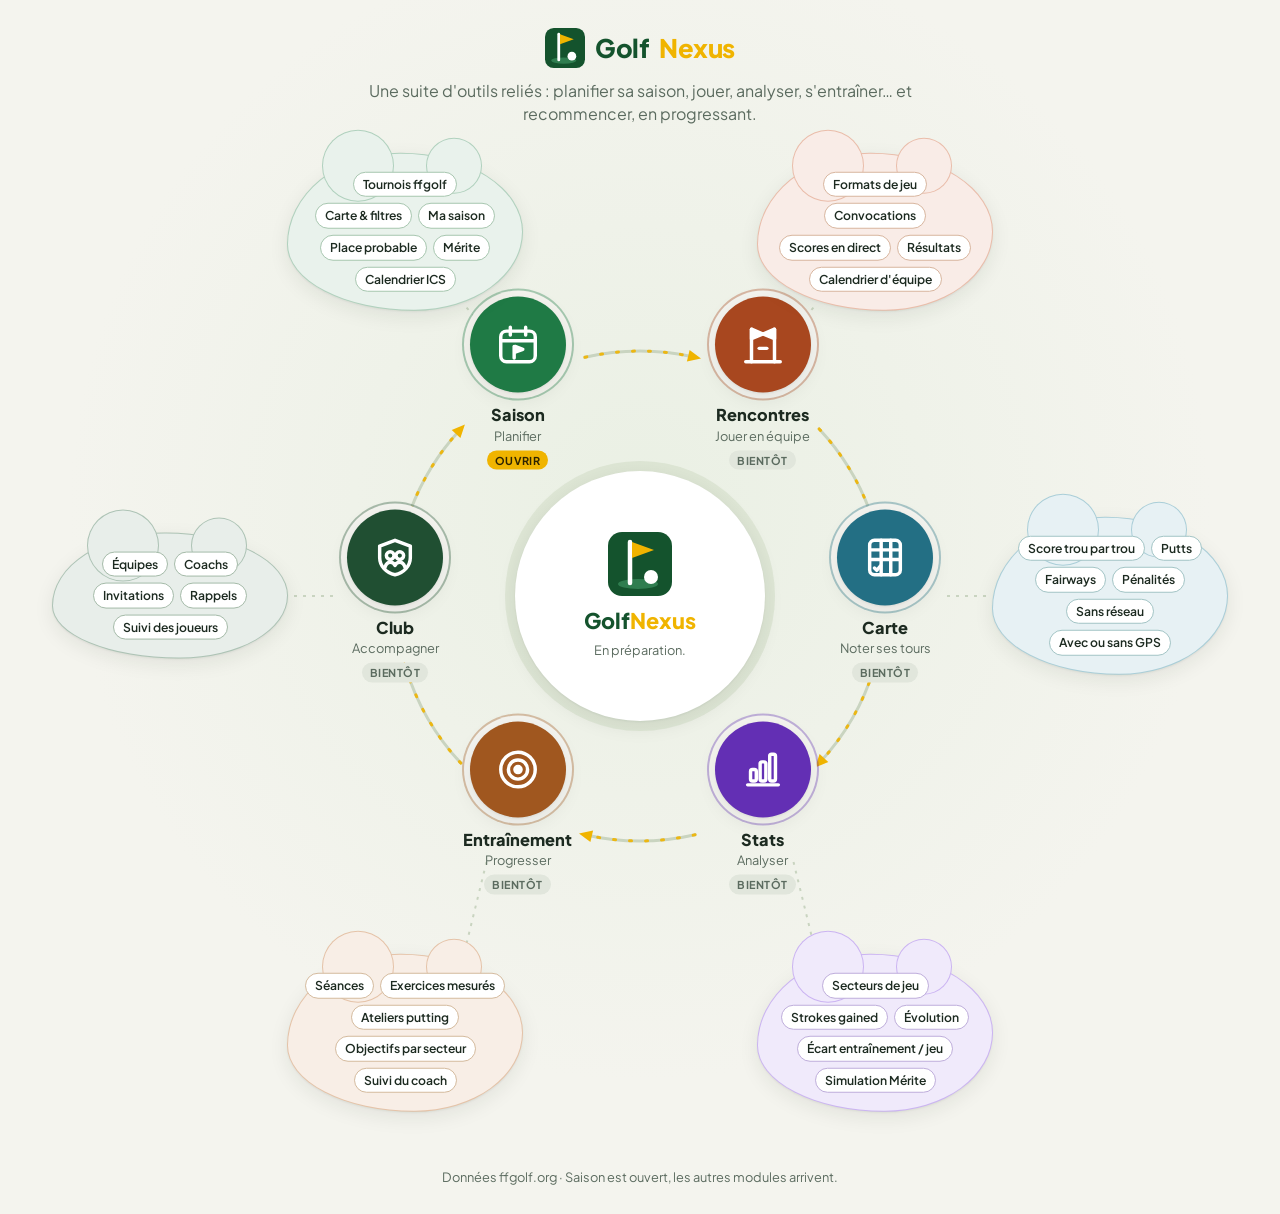
==== index.html @ 5b6cd474 "Accueil : boucle des modules (logos en cercle, nuages de fonctionnalités) Co-Authored-By: Claude Opu" ====
<!doctype html>
<html lang="fr">
<head>
<meta charset="utf-8">
<meta name="viewport" content="width=device-width, initial-scale=1">
<title>GolfNexus</title>
<meta name="description" content="La suite GolfNexus : planifier, jouer, analyser, s'entraîner.">
<meta name="robots" content="noindex">
<link rel="icon" type="image/svg+xml" href="saison/favicon.svg">
<link rel="preconnect" href="https://fonts.googleapis.com">
<link rel="preconnect" href="https://fonts.gstatic.com" crossorigin>
<link rel="stylesheet" href="https://fonts.googleapis.com/css2?family=Plus+Jakarta+Sans:wght@400;500;600;700;800&display=swap">
<style>
  /* Charte GolfNexus (reprise de saison/style.css) */
  :root {
    --vert: #14532d; --vert-2: #1f7a45; --sauge: #9caf88; --sauge-pale: #eaf0e4;
    --jaune: #f0b400; --fond: #f4f4ee; --carte: #ffffff; --texte: #1c2a20; --doux: #5b6b5f; --bord: #e1e6dc;
    --ombre: 0 1px 2px rgba(20, 40, 25, .06), 0 6px 20px rgba(20, 40, 25, .08);
    --anneau: #c9d4c0;
    color-scheme: light;
  }
  @media (prefers-color-scheme: dark) {
    :root:not([data-theme="light"]) {
      --vert: #86c79a; --vert-2: #5fb27b; --sauge: #6f8562; --sauge-pale: #1f2b22; --jaune: #f2c230;
      --fond: #0f1712; --carte: #17221b; --texte: #e6ede7; --doux: #a3b2a7; --bord: #2a3a2f;
      --ombre: 0 1px 3px rgba(0,0,0,.4), 0 8px 24px rgba(0,0,0,.25); --anneau: #2f4235; color-scheme: dark;
    }
  }
  :root[data-theme="dark"] {
    --vert: #86c79a; --vert-2: #5fb27b; --sauge: #6f8562; --sauge-pale: #1f2b22; --jaune: #f2c230;
    --fond: #0f1712; --carte: #17221b; --texte: #e6ede7; --doux: #a3b2a7; --bord: #2a3a2f;
    --ombre: 0 1px 3px rgba(0,0,0,.4), 0 8px 24px rgba(0,0,0,.25); --anneau: #2f4235; color-scheme: dark;
  }
  * { box-sizing: border-box; }
  html, body { margin: 0; }
  body {
    min-height: 100vh; background: var(--fond); color: var(--texte);
    font-family: "Plus Jakarta Sans", system-ui, sans-serif; line-height: 1.45;
    background-image: radial-gradient(circle at 50% 42%, var(--sauge-pale) 0, transparent 60%);
    overflow-x: hidden;
  }
  header { text-align: center; padding: 28px 16px 0; }
  .marque { display: inline-flex; align-items: center; gap: 10px; font-weight: 800; font-size: 1.6rem; letter-spacing: -.02em; color: var(--vert); }
  .marque span { color: var(--jaune); }
  .marque svg { width: 40px; height: 40px; }
  header p { margin: 6px auto 0; max-width: 560px; color: var(--doux); }

  /* ------------------------------------------------------------ la boucle (grand écran) */
  .scene { position: relative; width: 1200px; height: 1030px; margin: 0 auto; transform-origin: top center; }
  .scene > svg.anneau { position: absolute; inset: 0; width: 100%; height: 100%; overflow: visible; }
  .arc { fill: none; stroke: var(--anneau); stroke-width: 3; stroke-linecap: round; }
  .flux { fill: none; stroke: var(--jaune); stroke-width: 3; stroke-linecap: round; stroke-dasharray: 2 14; animation: flux 1.6s linear infinite; opacity: .9; }
  @keyframes flux { to { stroke-dashoffset: -32; } }
  .fleche { fill: var(--jaune); }
  .lien-nuage { stroke: var(--anneau); stroke-width: 2; stroke-dasharray: 3 6; fill: none; }

  .coeur {
    position: absolute; left: 600px; top: 470px; transform: translate(-50%, -50%);
    width: 250px; height: 250px; border-radius: 50%; display: grid; place-items: center; text-align: center;
    background: var(--carte); box-shadow: var(--ombre), 0 0 0 10px color-mix(in srgb, var(--sauge) 18%, transparent);
    padding: 26px;
  }
  .coeur svg { width: 64px; height: 64px; }
  .coeur strong { display: block; font-size: 1.35rem; font-weight: 800; color: var(--vert); margin-top: 4px; }
  .coeur strong span { color: var(--jaune); }
  .coeur small { display: block; color: var(--doux); font-size: .8rem; margin-top: 4px; }

  .module {
    --x: calc(600px + cos(var(--a)) * 245px); --y: calc(470px + sin(var(--a)) * 245px);
    position: absolute; left: var(--x); top: var(--y); transform: translate(-50%, -50%);
    width: 128px; text-align: center; text-decoration: none; color: inherit;
  }
  .pastille {
    width: 96px; height: 96px; margin: 0 auto; border-radius: 50%; display: grid; place-items: center;
    background: var(--c); color: #fff; box-shadow: var(--ombre), 0 0 0 6px var(--fond), 0 0 0 8px color-mix(in srgb, var(--c) 35%, transparent);
    transition: transform .25s ease;
  }
  .pastille svg { width: 46px; height: 46px; }
  a.module:hover .pastille, a.module:focus-visible .pastille { transform: scale(1.08); }
  a.module:focus-visible { outline: none; }
  a.module:focus-visible .pastille { box-shadow: 0 0 0 6px var(--fond), 0 0 0 9px var(--jaune); }
  .module b { display: block; margin-top: 10px; font-weight: 800; font-size: 1.02rem; }
  .module i { display: block; font-style: normal; font-size: .8rem; color: var(--doux); }
  .etat { display: inline-block; margin-top: 5px; font-size: .68rem; font-weight: 700; letter-spacing: .04em; text-transform: uppercase; padding: 2px 8px; border-radius: 999px; background: var(--bord); color: var(--doux); }
  .etat.ouvert { background: var(--jaune); color: #2e2400; }
  .module.bientot .pastille { filter: saturate(.75); }

  .nuage {
    --x: calc(600px + cos(var(--a)) * 470px); --y: calc(470px + sin(var(--a)) * 420px + max(0, sin(var(--a))) * 85px);   /* en bas, les nuages passent sous les libellés */
    position: absolute; left: var(--x); top: var(--y); transform: translate(-50%, -50%);
    width: 236px; padding: 18px 16px; display: flex; flex-wrap: wrap; justify-content: center; gap: 6px;
    background: color-mix(in srgb, var(--c) 10%, var(--carte));
    border: 1.5px solid color-mix(in srgb, var(--c) 28%, transparent);
    border-radius: 48% 52% 46% 54% / 58% 50% 50% 42%;
    box-shadow: var(--ombre);
    animation: flotte 7s ease-in-out infinite; animation-delay: var(--d, 0s);
  }
  .nuage::before, .nuage::after {
    content: ""; position: absolute; border-radius: 50%; z-index: -1;
    background: inherit; border: inherit;
  }
  .nuage::before { width: 70px; height: 70px; top: -24px; left: 34px; }
  .nuage::after { width: 54px; height: 54px; top: -16px; right: 40px; }
  @keyframes flotte { 50% { translate: 0 -7px; } }
  .nuage span {
    font-size: .76rem; font-weight: 600; padding: 3px 9px; border-radius: 999px;
    background: var(--carte); color: var(--texte); border: 1px solid color-mix(in srgb, var(--c) 30%, var(--bord));
    white-space: nowrap;
  }

  /* ------------------------------------------------------------ petit écran : la boucle se déroule */
  .liste { display: none; }
  @media (max-width: 760px) {
    .scene { display: none; }
    .liste { display: block; max-width: 560px; margin: 24px auto 0; padding: 0 16px; position: relative; }
    .liste::before { content: ""; position: absolute; left: 47px; top: 40px; bottom: 90px; border-left: 3px dotted var(--jaune); }
    .ligne { display: grid; grid-template-columns: 64px 1fr; gap: 14px; margin-bottom: 18px; position: relative; text-decoration: none; color: inherit; }
    .ligne .pastille { width: 64px; height: 64px; box-shadow: 0 0 0 5px var(--fond); }
    .ligne .pastille svg { width: 32px; height: 32px; }
    .ligne .carte { background: var(--carte); border-radius: 16px; padding: 12px 14px; box-shadow: var(--ombre); border-left: 4px solid var(--c); }
    .ligne b { font-weight: 800; }
    .ligne i { font-style: normal; color: var(--doux); font-size: .85rem; margin-left: 6px; }
    .ligne .etat { float: right; margin-top: 2px; }
    .ligne .tags { display: flex; flex-wrap: wrap; gap: 5px; margin-top: 8px; }
    .ligne .tags span { font-size: .74rem; font-weight: 600; padding: 2px 8px; border-radius: 999px; background: color-mix(in srgb, var(--c) 12%, var(--carte)); }
    .retour { text-align: center; color: var(--doux); font-size: .85rem; margin: 4px 0 0 0; }
  }
  @media (prefers-reduced-motion: reduce) { .flux, .nuage { animation: none; } }

  footer { text-align: center; color: var(--doux); font-size: .8rem; padding: 12px 16px 28px; }
</style>
</head>
<body>
  <header>
    <div class="marque">
      <svg viewBox="0 0 64 64" aria-hidden="true"><rect width="64" height="64" rx="14" fill="#14532d"/><ellipse cx="30" cy="52" rx="20" ry="5" fill="#2f7d4f"/><path d="M22 10v41" stroke="#fff" stroke-width="4.5" stroke-linecap="round"/><path d="M24 10l22 8-22 8z" fill="#f0b400"/><circle cx="43" cy="45" r="7" fill="#fff"/></svg>
      Golf<span>Nexus</span>
    </div>
    <p>Une suite d'outils reliés : planifier sa saison, jouer, analyser, s'entraîner… et recommencer, en progressant.</p>
  </header>

  <main>
    <div class="scene" id="scene" aria-label="La boucle GolfNexus">
      <svg class="anneau" id="anneau" viewBox="0 0 1200 1030" aria-hidden="true"></svg>
      <div class="coeur">
        <div>
          <svg viewBox="0 0 64 64" aria-hidden="true"><rect width="64" height="64" rx="14" fill="#14532d"/><ellipse cx="30" cy="52" rx="20" ry="5" fill="#2f7d4f"/><path d="M22 10v41" stroke="#fff" stroke-width="4.5" stroke-linecap="round"/><path d="M24 10l22 8-22 8z" fill="#f0b400"/><circle cx="43" cy="45" r="7" fill="#fff"/></svg>
          <strong>Golf<span>Nexus</span></strong>
          <small>En préparation.</small>
        </div>
      </div>
    </div>
    <div class="liste" id="liste"></div>
  </main>

  <footer>Données ffgolf.org · Saison est ouvert, les autres modules arrivent.</footer>

<script>
  // Les modules, dans l'ordre de la boucle (planifier → jouer → analyser → s'entraîner → accompagner).
  const ICONES = {
    saison: '<svg viewBox="0 0 24 24" fill="none" stroke="currentColor" stroke-width="1.8" stroke-linecap="round" stroke-linejoin="round"><rect x="3" y="5" width="18" height="16" rx="3"/><path d="M3 10h18M8 3v4M16 3v4"/><path d="M10 13v6" /><path d="M10.5 13l4 1.5-4 1.5z" fill="currentColor"/></svg>',
    rencontres: '<svg viewBox="0 0 24 24" fill="none" stroke="currentColor" stroke-width="1.8" stroke-linecap="round" stroke-linejoin="round"><path d="M6 21V4"/><path d="M6 4l6 2.5L6 9z" fill="currentColor"/><path d="M18 21V4"/><path d="M18 4l-6 2.5L18 9z" fill="currentColor"/><path d="M3 21h18"/><path d="M10 14h4"/></svg>',
    carte: '<svg viewBox="0 0 24 24" fill="none" stroke="currentColor" stroke-width="1.8" stroke-linecap="round" stroke-linejoin="round"><rect x="4" y="3" width="16" height="18" rx="2.5"/><path d="M4 8h16M4 13h16M10 3v18M15 3v18"/><path d="M6.5 17.5l1.2 1.2 2-2.4" /></svg>',
    stats: '<svg viewBox="0 0 24 24" fill="none" stroke="currentColor" stroke-width="1.8" stroke-linecap="round" stroke-linejoin="round"><path d="M4 20h16"/><rect x="5.5" y="12" width="3" height="6" rx="1"/><rect x="10.5" y="8" width="3" height="10" rx="1"/><rect x="15.5" y="4" width="3" height="14" rx="1"/></svg>',
    entrainement: '<svg viewBox="0 0 24 24" fill="none" stroke="currentColor" stroke-width="1.8" stroke-linecap="round" stroke-linejoin="round"><circle cx="12" cy="12" r="9"/><circle cx="12" cy="12" r="5"/><circle cx="12" cy="12" r="1.6" fill="currentColor"/></svg>',
    club: '<svg viewBox="0 0 24 24" fill="none" stroke="currentColor" stroke-width="1.8" stroke-linecap="round" stroke-linejoin="round"><path d="M12 3l8 3v6c0 4.5-3.4 8-8 9-4.6-1-8-4.5-8-9V6z"/><circle cx="9.5" cy="11" r="2"/><circle cx="14.5" cy="11" r="2"/><path d="M6.8 17c.6-1.7 1.6-2.5 2.7-2.5s2.1.8 2.5 1.6c.4-.8 1.4-1.6 2.5-1.6s2.1.8 2.7 2.5"/></svg>',
  };
  const MODULES = [
    { id: "saison", nom: "Saison", verbe: "Planifier", c: "#1f7a45", url: "saison/",
      f: ["Tournois ffgolf", "Carte & filtres", "Ma saison", "Place probable", "Mérite", "Calendrier ICS"] },
    { id: "rencontres", nom: "Rencontres", verbe: "Jouer en équipe", c: "#c2410c",
      f: ["Formats de jeu", "Convocations", "Scores en direct", "Résultats", "Calendrier d'équipe"] },
    { id: "carte", nom: "Carte", verbe: "Noter ses tours", c: "#0e7490",
      f: ["Score trou par trou", "Putts", "Fairways", "Pénalités", "Sans réseau", "Avec ou sans GPS"] },
    { id: "stats", nom: "Stats", verbe: "Analyser", c: "#6d28d9",
      f: ["Secteurs de jeu", "Strokes gained", "Évolution", "Écart entraînement / jeu", "Simulation Mérite"] },
    { id: "entrainement", nom: "Entraînement", verbe: "Progresser", c: "#b45309",
      f: ["Séances", "Exercices mesurés", "Ateliers putting", "Objectifs par secteur", "Suivi du coach"] },
    { id: "club", nom: "Club", verbe: "Accompagner", c: "#14532d",
      f: ["Équipes", "Coachs", "Invitations", "Rappels", "Suivi des joueurs"] },
  ];

  const esc = (s) => String(s).replace(/[&<>"']/g, (c) => ({ "&": "&amp;", "<": "&lt;", ">": "&gt;", '"': "&quot;", "'": "&#39;" }[c]));
  const etat = (m) => m.url ? '<span class="etat ouvert">Ouvrir</span>' : '<span class="etat">Bientôt</span>';
  const ouvrant = (m, cls, extra) => m.url
    ? `<a class="${cls}" href="${m.url}" ${extra}>` : `<div class="${cls} bientot" ${extra}>`;
  const fermant = (m) => m.url ? "</a>" : "</div>";

  // --- grande boucle
  const scene = document.getElementById("scene"), svg = document.getElementById("anneau");
  const CX = 600, CY = 470, R = 245, N = MODULES.length, ECART = 17, DEPART = -120;   // ECART : degrés laissés libres autour de chaque pastille
  const pt = (deg, rx = R, ry = R) => [CX + Math.cos(deg * Math.PI / 180) * rx, CY + Math.sin(deg * Math.PI / 180) * ry];
  let dessin = "";
  MODULES.forEach((m, i) => {
    const a = DEPART + i * 360 / N, b = a + 360 / N;
    const [x1, y1] = pt(a + ECART), [x2, y2] = pt(b - ECART);
    const arc = `M${x1.toFixed(1)} ${y1.toFixed(1)} A${R} ${R} 0 0 1 ${x2.toFixed(1)} ${y2.toFixed(1)}`;
    // pointe de flèche, orientée selon la tangente en fin d'arc
    const t = (b - ECART) * Math.PI / 180, tx = -Math.sin(t), ty = Math.cos(t), nx = Math.cos(t), ny = Math.sin(t);
    const p = (k, l) => `${(x2 + tx * k + nx * l).toFixed(1)},${(y2 + ty * k + ny * l).toFixed(1)}`;
    const [nx1, ny1] = pt(a, R + 62, R + 62), [nx2, ny2] = pt(a, 470 - 120, 420 - 85 + Math.max(0, Math.sin(a * Math.PI / 180)) * 85);
    dessin += `<path class="arc" d="${arc}"/><path class="flux" d="${arc}"/><polygon class="fleche" points="${p(6, 0)} ${p(-7, 6)} ${p(-7, -6)}"/>`;
    dessin += `<line class="lien-nuage" x1="${nx1.toFixed(1)}" y1="${ny1.toFixed(1)}" x2="${nx2.toFixed(1)}" y2="${ny2.toFixed(1)}"/>`;
    const style = `style="--a:${a}deg;--c:${m.c};--d:${(-i * 1.1).toFixed(1)}s"`;
    scene.insertAdjacentHTML("beforeend",
      `${ouvrant(m, "module", style)}<div class="pastille">${ICONES[m.id]}</div><b>${esc(m.nom)}</b><i>${esc(m.verbe)}</i>${etat(m)}${fermant(m)}` +
      `<div class="nuage" ${style} aria-label="Fonctionnalités de ${esc(m.nom)}">${m.f.map((x) => `<span>${esc(x)}</span>`).join("")}</div>`);
  });
  svg.innerHTML = dessin;
  // la scène est dessinée pour 1200 px : on la réduit sur les écrans moyens
  const ajuster = () => { scene.style.zoom = Math.min(1, (innerWidth - 16) / 1200); };
  ajuster(); addEventListener("resize", ajuster);

  // --- petit écran : la même boucle, déroulée
  document.getElementById("liste").innerHTML = MODULES.map((m) =>
    `${ouvrant(m, "ligne", `style="--c:${m.c}"`)}<div class="pastille">${ICONES[m.id]}</div>` +
    `<div class="carte">${etat(m)}<b>${esc(m.nom)}</b><i>${esc(m.verbe)}</i>` +
    `<div class="tags">${m.f.map((x) => `<span>${esc(x)}</span>`).join("")}</div></div>${fermant(m)}`).join("") +
    '<p class="retour">↻ … et la boucle recommence avec la saison suivante.</p>';
</script>
</body>
</html>
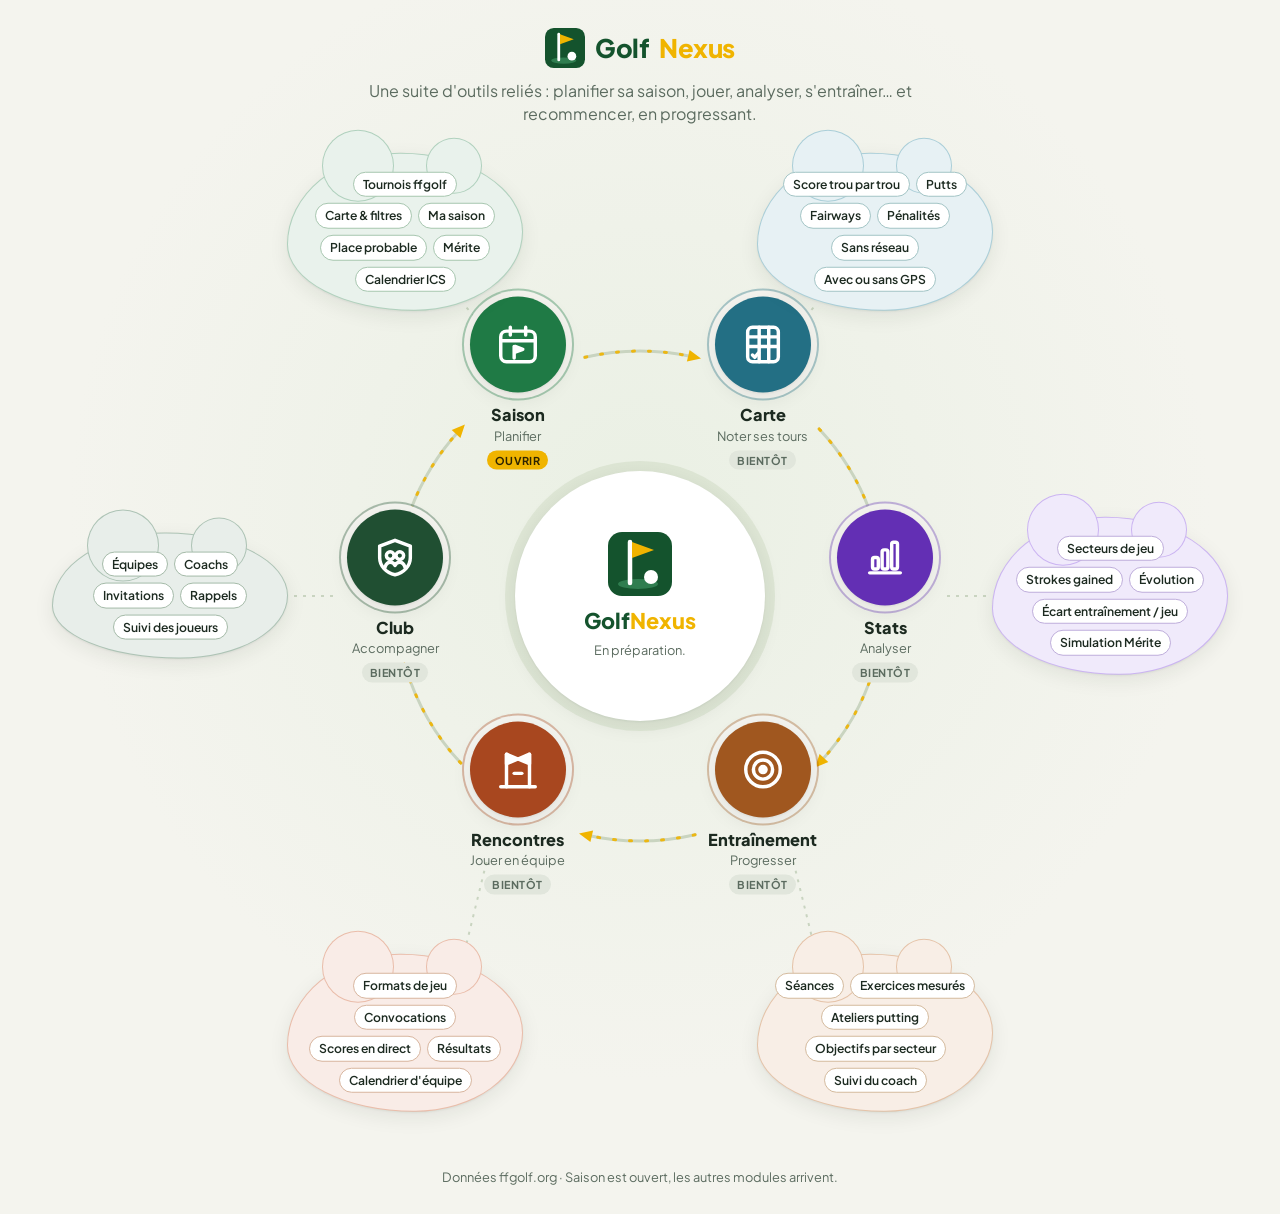
==== commit d8cf5567: "Accueil : modules dans l'ordre de développement (Saison, Carte, Stats, Entraînement, Rencontres, Clu" ====
--- a/index.html
+++ b/index.html
@@ -156,7 +156,7 @@
   <footer>Données ffgolf.org · Saison est ouvert, les autres modules arrivent.</footer>
 
 <script>
-  // Les modules, dans l'ordre de la boucle (planifier → jouer → analyser → s'entraîner → accompagner).
+  // Les modules, dans l'ordre de développement (galaxy/MD_DOC/PLAN.md) : Saison → Carte → Stats → Entraînement → Rencontres → Club.
   const ICONES = {
     saison: '<svg viewBox="0 0 24 24" fill="none" stroke="currentColor" stroke-width="1.8" stroke-linecap="round" stroke-linejoin="round"><rect x="3" y="5" width="18" height="16" rx="3"/><path d="M3 10h18M8 3v4M16 3v4"/><path d="M10 13v6" /><path d="M10.5 13l4 1.5-4 1.5z" fill="currentColor"/></svg>',
     rencontres: '<svg viewBox="0 0 24 24" fill="none" stroke="currentColor" stroke-width="1.8" stroke-linecap="round" stroke-linejoin="round"><path d="M6 21V4"/><path d="M6 4l6 2.5L6 9z" fill="currentColor"/><path d="M18 21V4"/><path d="M18 4l-6 2.5L18 9z" fill="currentColor"/><path d="M3 21h18"/><path d="M10 14h4"/></svg>',
@@ -168,14 +168,14 @@
   const MODULES = [
     { id: "saison", nom: "Saison", verbe: "Planifier", c: "#1f7a45", url: "saison/",
       f: ["Tournois ffgolf", "Carte & filtres", "Ma saison", "Place probable", "Mérite", "Calendrier ICS"] },
-    { id: "rencontres", nom: "Rencontres", verbe: "Jouer en équipe", c: "#c2410c",
-      f: ["Formats de jeu", "Convocations", "Scores en direct", "Résultats", "Calendrier d'équipe"] },
     { id: "carte", nom: "Carte", verbe: "Noter ses tours", c: "#0e7490",
       f: ["Score trou par trou", "Putts", "Fairways", "Pénalités", "Sans réseau", "Avec ou sans GPS"] },
     { id: "stats", nom: "Stats", verbe: "Analyser", c: "#6d28d9",
       f: ["Secteurs de jeu", "Strokes gained", "Évolution", "Écart entraînement / jeu", "Simulation Mérite"] },
     { id: "entrainement", nom: "Entraînement", verbe: "Progresser", c: "#b45309",
       f: ["Séances", "Exercices mesurés", "Ateliers putting", "Objectifs par secteur", "Suivi du coach"] },
+    { id: "rencontres", nom: "Rencontres", verbe: "Jouer en équipe", c: "#c2410c",
+      f: ["Formats de jeu", "Convocations", "Scores en direct", "Résultats", "Calendrier d'équipe"] },
     { id: "club", nom: "Club", verbe: "Accompagner", c: "#14532d",
       f: ["Équipes", "Coachs", "Invitations", "Rappels", "Suivi des joueurs"] },
   ];
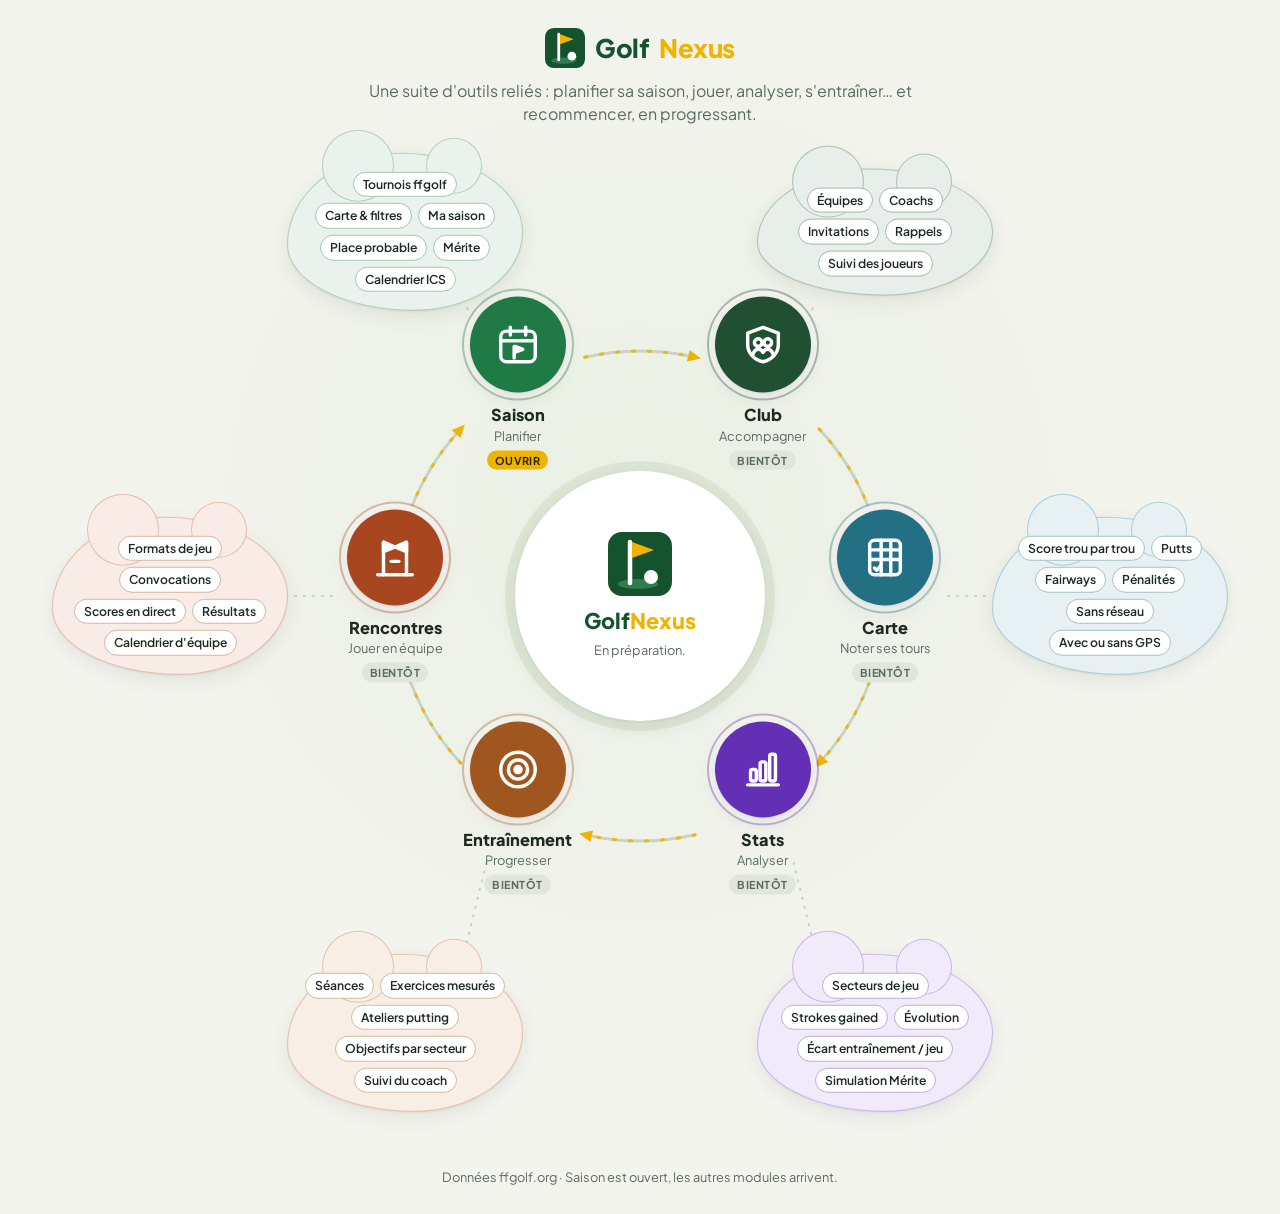
==== commit a2729d4f: "Accueil : Club en n° 2 dans la boucle Co-Authored-By: Claude Opus 5.5 <noreply@anthropic.com>" ====
--- a/index.html
+++ b/index.html
@@ -156,7 +156,7 @@
   <footer>Données ffgolf.org · Saison est ouvert, les autres modules arrivent.</footer>
 
 <script>
-  // Les modules, dans l'ordre de développement (galaxy/MD_DOC/PLAN.md) : Saison → Carte → Stats → Entraînement → Rencontres → Club.
+  // Les modules, dans l'ordre de développement (galaxy/MD_DOC/PLAN.md) : Saison → Club → Carte → Stats → Entraînement → Rencontres.
   const ICONES = {
     saison: '<svg viewBox="0 0 24 24" fill="none" stroke="currentColor" stroke-width="1.8" stroke-linecap="round" stroke-linejoin="round"><rect x="3" y="5" width="18" height="16" rx="3"/><path d="M3 10h18M8 3v4M16 3v4"/><path d="M10 13v6" /><path d="M10.5 13l4 1.5-4 1.5z" fill="currentColor"/></svg>',
     rencontres: '<svg viewBox="0 0 24 24" fill="none" stroke="currentColor" stroke-width="1.8" stroke-linecap="round" stroke-linejoin="round"><path d="M6 21V4"/><path d="M6 4l6 2.5L6 9z" fill="currentColor"/><path d="M18 21V4"/><path d="M18 4l-6 2.5L18 9z" fill="currentColor"/><path d="M3 21h18"/><path d="M10 14h4"/></svg>',
@@ -168,6 +168,8 @@
   const MODULES = [
     { id: "saison", nom: "Saison", verbe: "Planifier", c: "#1f7a45", url: "saison/",
       f: ["Tournois ffgolf", "Carte & filtres", "Ma saison", "Place probable", "Mérite", "Calendrier ICS"] },
+    { id: "club", nom: "Club", verbe: "Accompagner", c: "#14532d",
+      f: ["Équipes", "Coachs", "Invitations", "Rappels", "Suivi des joueurs"] },
     { id: "carte", nom: "Carte", verbe: "Noter ses tours", c: "#0e7490",
       f: ["Score trou par trou", "Putts", "Fairways", "Pénalités", "Sans réseau", "Avec ou sans GPS"] },
     { id: "stats", nom: "Stats", verbe: "Analyser", c: "#6d28d9",
@@ -176,8 +178,6 @@
       f: ["Séances", "Exercices mesurés", "Ateliers putting", "Objectifs par secteur", "Suivi du coach"] },
     { id: "rencontres", nom: "Rencontres", verbe: "Jouer en équipe", c: "#c2410c",
       f: ["Formats de jeu", "Convocations", "Scores en direct", "Résultats", "Calendrier d'équipe"] },
-    { id: "club", nom: "Club", verbe: "Accompagner", c: "#14532d",
-      f: ["Équipes", "Coachs", "Invitations", "Rappels", "Suivi des joueurs"] },
   ];
 
   const esc = (s) => String(s).replace(/[&<>"']/g, (c) => ({ "&": "&amp;", "<": "&lt;", ">": "&gt;", '"': "&quot;", "'": "&#39;" }[c]));
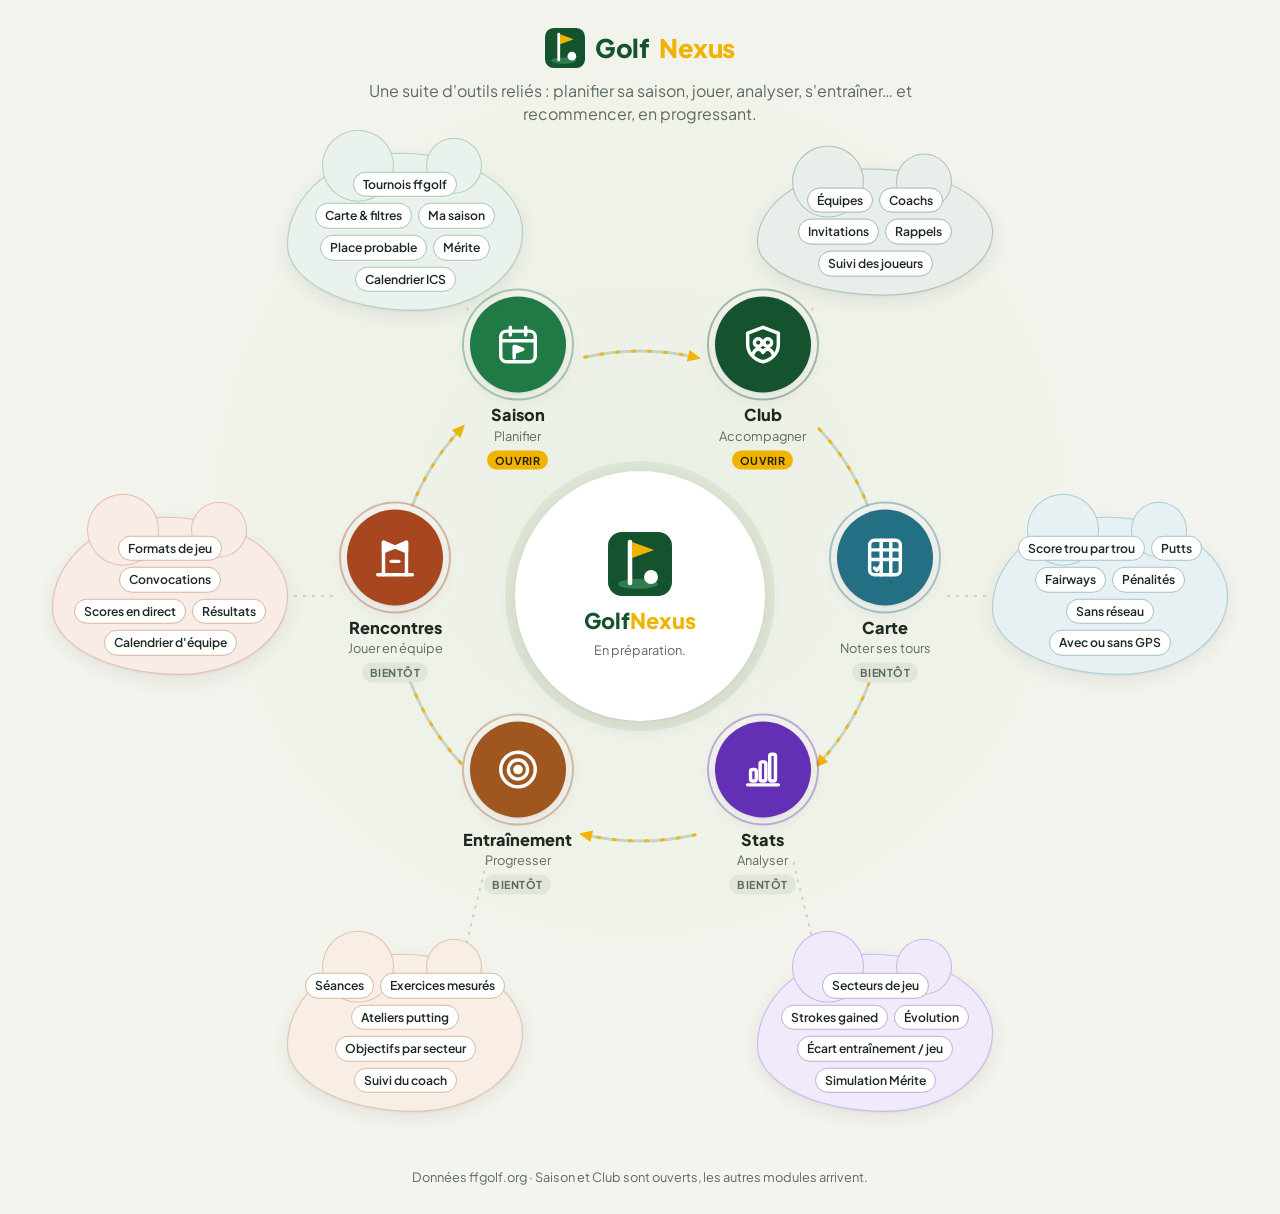
==== commit ade52ac1: "Accueil : Club ouvert Co-Authored-By: Claude Opus 5.5 <noreply@anthropic.com>" ====
--- a/index.html
+++ b/index.html
@@ -153,7 +153,7 @@
     <div class="liste" id="liste"></div>
   </main>
 
-  <footer>Données ffgolf.org · Saison est ouvert, les autres modules arrivent.</footer>
+  <footer>Données ffgolf.org · Saison et Club sont ouverts, les autres modules arrivent.</footer>
 
 <script>
   // Les modules, dans l'ordre de développement (galaxy/MD_DOC/PLAN.md) : Saison → Club → Carte → Stats → Entraînement → Rencontres.
@@ -168,7 +168,7 @@
   const MODULES = [
     { id: "saison", nom: "Saison", verbe: "Planifier", c: "#1f7a45", url: "saison/",
       f: ["Tournois ffgolf", "Carte & filtres", "Ma saison", "Place probable", "Mérite", "Calendrier ICS"] },
-    { id: "club", nom: "Club", verbe: "Accompagner", c: "#14532d",
+    { id: "club", nom: "Club", verbe: "Accompagner", c: "#14532d", url: "club/",
       f: ["Équipes", "Coachs", "Invitations", "Rappels", "Suivi des joueurs"] },
     { id: "carte", nom: "Carte", verbe: "Noter ses tours", c: "#0e7490",
       f: ["Score trou par trou", "Putts", "Fairways", "Pénalités", "Sans réseau", "Avec ou sans GPS"] },
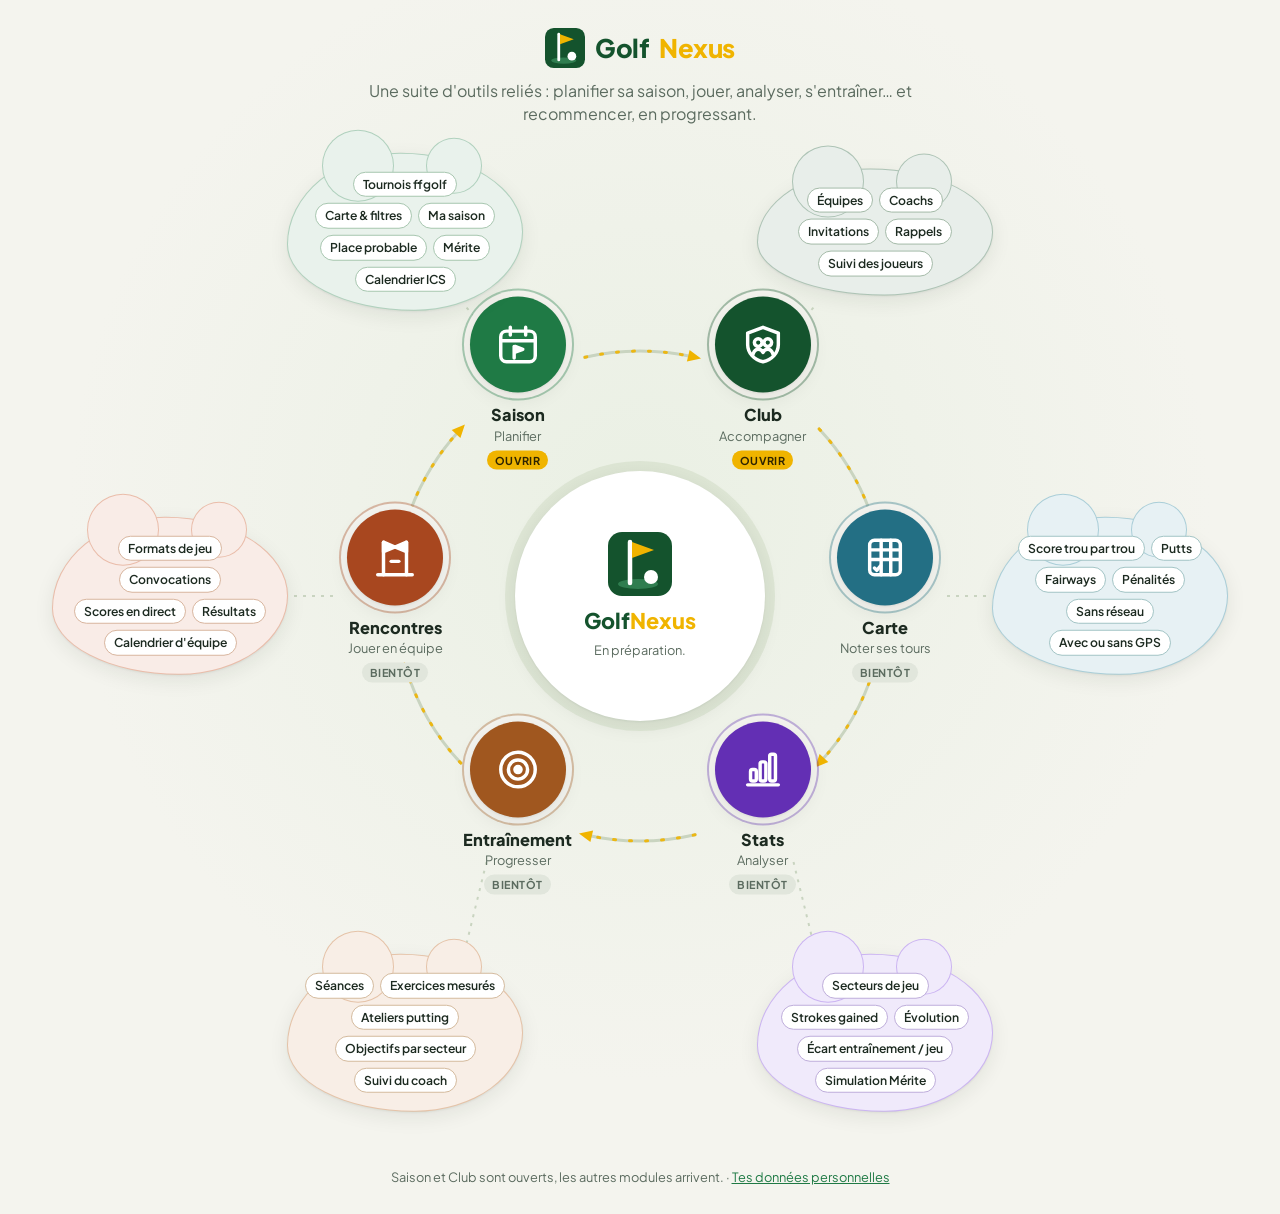
==== commit cb041ce9: "Nettoyage (Saison, Club, Admin, commun v1) publié d'un bloc + RGPD sur l'accueil Co-Authored-By: Cla" ====
--- a/index.html
+++ b/index.html
@@ -128,6 +128,7 @@
   @media (prefers-reduced-motion: reduce) { .flux, .nuage { animation: none; } }
 
   footer { text-align: center; color: var(--doux); font-size: .8rem; padding: 12px 16px 28px; }
+  footer a { color: var(--vert-2); }
 </style>
 </head>
 <body>
@@ -153,7 +154,7 @@
     <div class="liste" id="liste"></div>
   </main>
 
-  <footer>Données ffgolf.org · Saison et Club sont ouverts, les autres modules arrivent.</footer>
+  <footer>Saison et Club sont ouverts, les autres modules arrivent. · <a href="saison/#v=rgpd">Tes données personnelles</a></footer>
 
 <script>
   // Les modules, dans l'ordre de développement (galaxy/MD_DOC/PLAN.md) : Saison → Club → Carte → Stats → Entraînement → Rencontres.
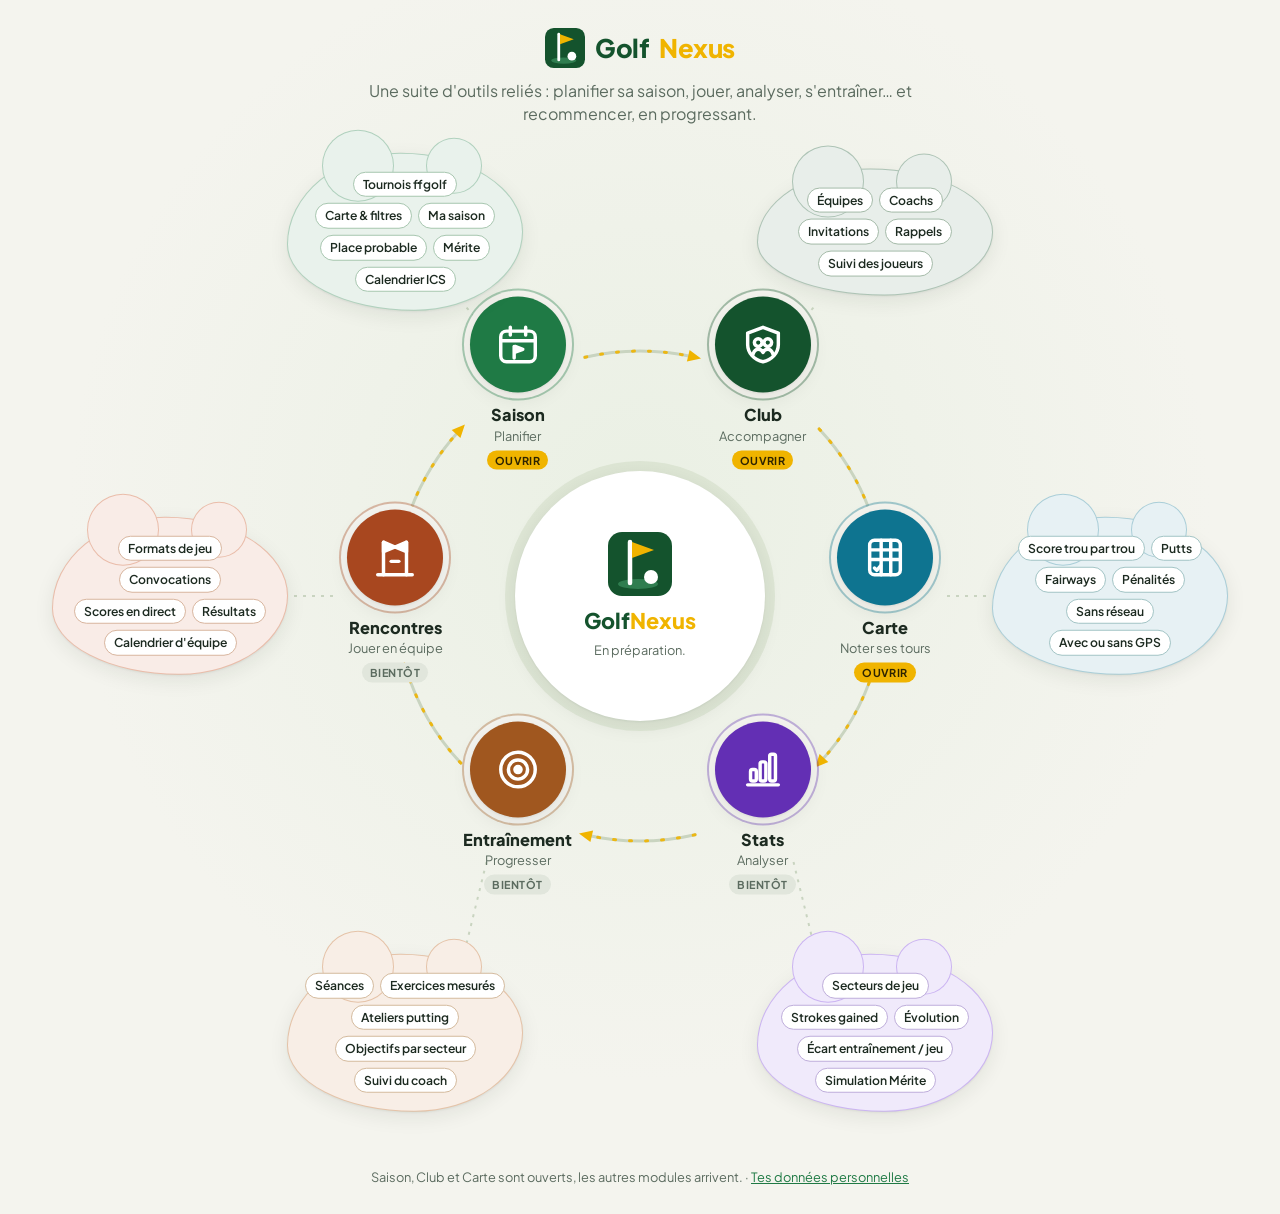
==== commit 016a13b7: "Accueil : Carte ouverte Co-Authored-By: Claude Opus 5.5 <noreply@anthropic.com>" ====
--- a/index.html
+++ b/index.html
@@ -154,7 +154,7 @@
     <div class="liste" id="liste"></div>
   </main>
 
-  <footer>Saison et Club sont ouverts, les autres modules arrivent. · <a href="saison/#v=rgpd">Tes données personnelles</a></footer>
+  <footer>Saison, Club et Carte sont ouverts, les autres modules arrivent. · <a href="saison/#v=rgpd">Tes données personnelles</a></footer>
 
 <script>
   // Les modules, dans l'ordre de développement (galaxy/MD_DOC/PLAN.md) : Saison → Club → Carte → Stats → Entraînement → Rencontres.
@@ -171,7 +171,7 @@
       f: ["Tournois ffgolf", "Carte & filtres", "Ma saison", "Place probable", "Mérite", "Calendrier ICS"] },
     { id: "club", nom: "Club", verbe: "Accompagner", c: "#14532d", url: "club/",
       f: ["Équipes", "Coachs", "Invitations", "Rappels", "Suivi des joueurs"] },
-    { id: "carte", nom: "Carte", verbe: "Noter ses tours", c: "#0e7490",
+    { id: "carte", nom: "Carte", verbe: "Noter ses tours", c: "#0e7490", url: "carte/",
       f: ["Score trou par trou", "Putts", "Fairways", "Pénalités", "Sans réseau", "Avec ou sans GPS"] },
     { id: "stats", nom: "Stats", verbe: "Analyser", c: "#6d28d9",
       f: ["Secteurs de jeu", "Strokes gained", "Évolution", "Écart entraînement / jeu", "Simulation Mérite"] },
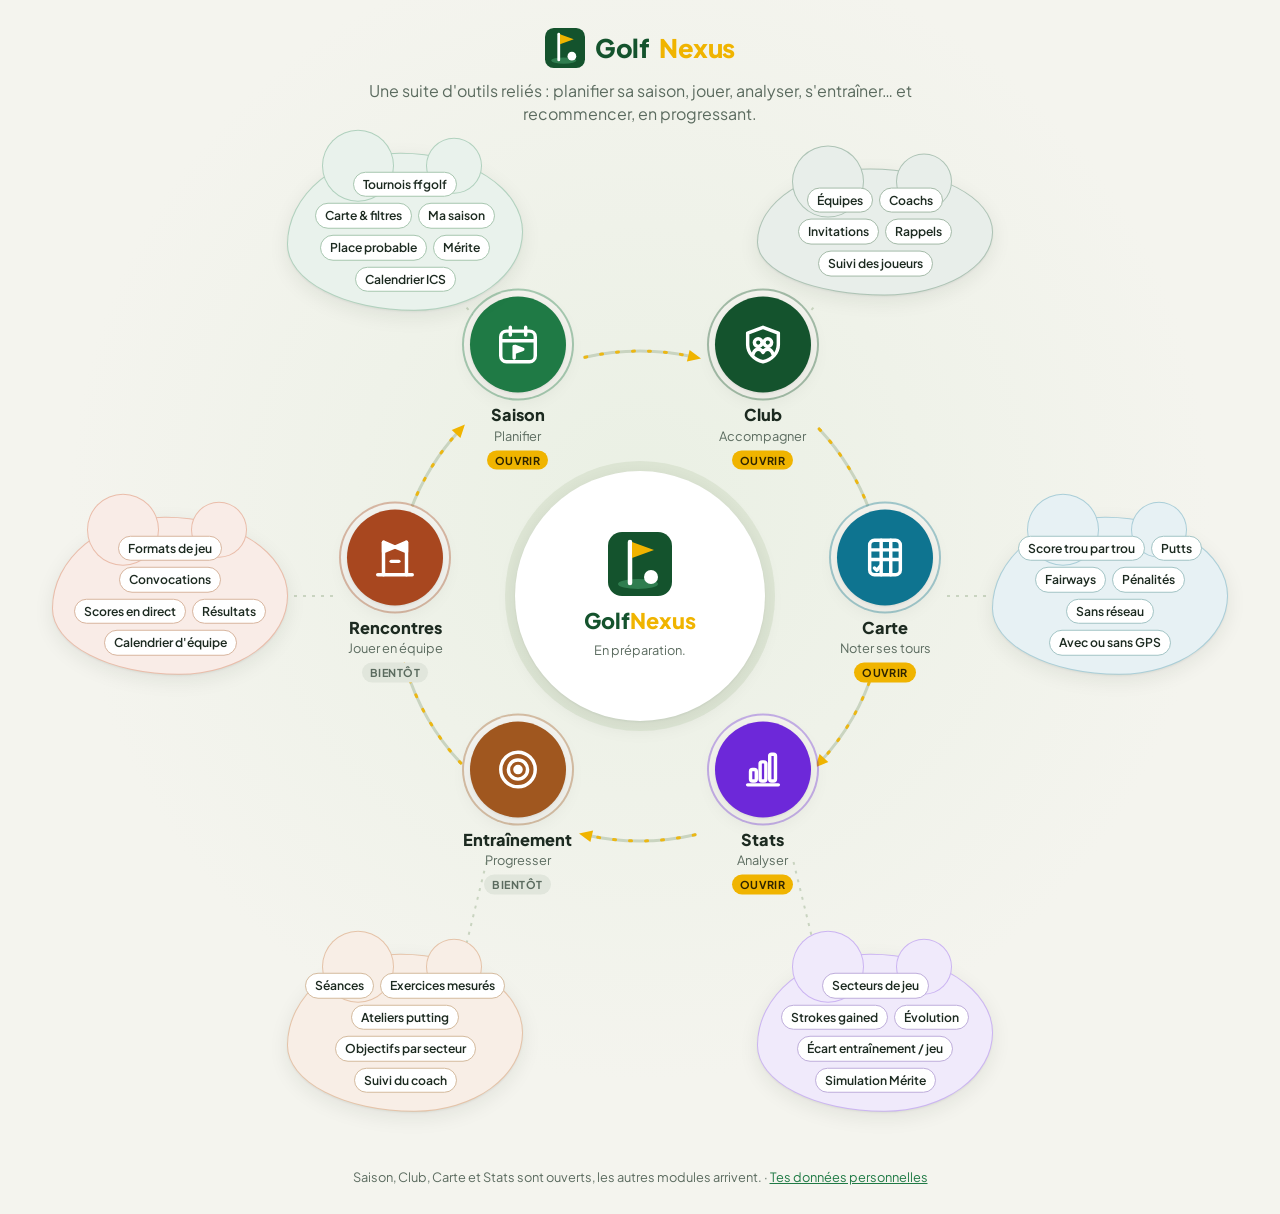
==== commit 1b68690c: "Accueil : Stats ouvert Co-Authored-By: Claude Opus 5.5 <noreply@anthropic.com>" ====
--- a/index.html
+++ b/index.html
@@ -154,7 +154,7 @@
     <div class="liste" id="liste"></div>
   </main>
 
-  <footer>Saison, Club et Carte sont ouverts, les autres modules arrivent. · <a href="saison/#v=rgpd">Tes données personnelles</a></footer>
+  <footer>Saison, Club, Carte et Stats sont ouverts, les autres modules arrivent. · <a href="saison/#v=rgpd">Tes données personnelles</a></footer>
 
 <script>
   // Les modules, dans l'ordre de développement (galaxy/MD_DOC/PLAN.md) : Saison → Club → Carte → Stats → Entraînement → Rencontres.
@@ -173,7 +173,7 @@
       f: ["Équipes", "Coachs", "Invitations", "Rappels", "Suivi des joueurs"] },
     { id: "carte", nom: "Carte", verbe: "Noter ses tours", c: "#0e7490", url: "carte/",
       f: ["Score trou par trou", "Putts", "Fairways", "Pénalités", "Sans réseau", "Avec ou sans GPS"] },
-    { id: "stats", nom: "Stats", verbe: "Analyser", c: "#6d28d9",
+    { id: "stats", nom: "Stats", verbe: "Analyser", c: "#6d28d9", url: "stats/",
       f: ["Secteurs de jeu", "Strokes gained", "Évolution", "Écart entraînement / jeu", "Simulation Mérite"] },
     { id: "entrainement", nom: "Entraînement", verbe: "Progresser", c: "#b45309",
       f: ["Séances", "Exercices mesurés", "Ateliers putting", "Objectifs par secteur", "Suivi du coach"] },
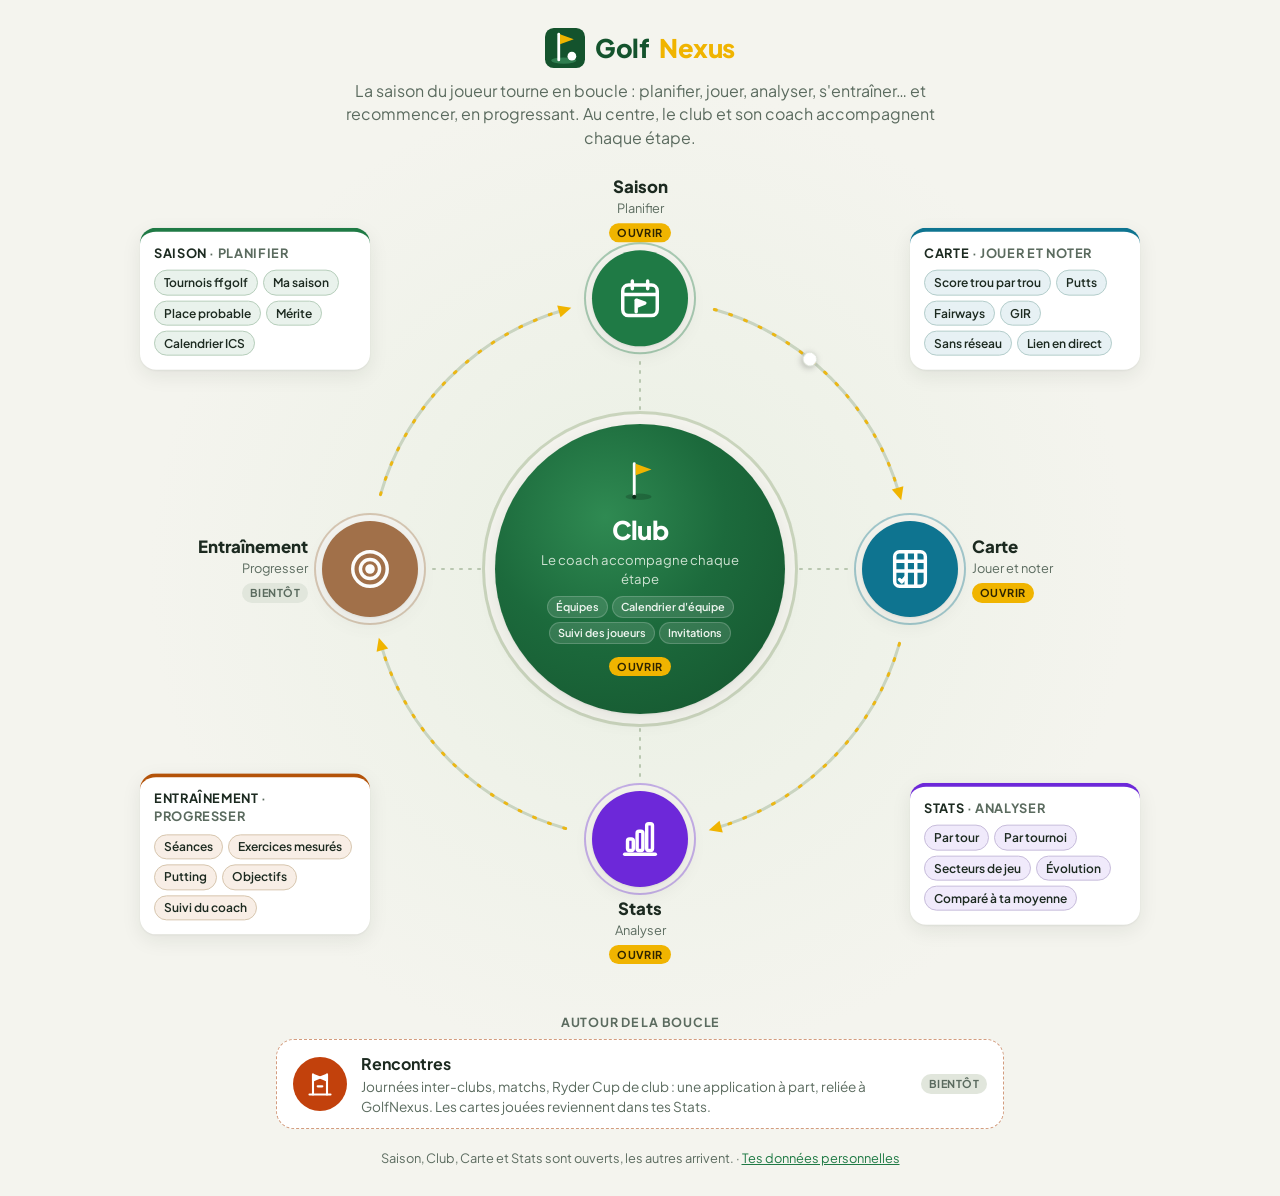
==== commit 0f5b89e6: "Accueil : Club au centre de la boucle du joueur, Rencontres à part Co-Authored-By: Claude Opus 5.5 <" ====
--- a/index.html
+++ b/index.html
@@ -4,71 +4,80 @@
 <meta charset="utf-8">
 <meta name="viewport" content="width=device-width, initial-scale=1">
 <title>GolfNexus</title>
-<meta name="description" content="La suite GolfNexus : planifier, jouer, analyser, s'entraîner.">
+<meta name="description" content="La suite GolfNexus : planifier, jouer, analyser, s'entraîner, avec le club au centre.">
 <meta name="robots" content="noindex">
 <link rel="icon" type="image/svg+xml" href="saison/favicon.svg">
 <link rel="preconnect" href="https://fonts.googleapis.com">
 <link rel="preconnect" href="https://fonts.gstatic.com" crossorigin>
 <link rel="stylesheet" href="https://fonts.googleapis.com/css2?family=Plus+Jakarta+Sans:wght@400;500;600;700;800&display=swap">
 <style>
-  /* Charte GolfNexus (reprise de saison/style.css) */
+  /* Charte GolfNexus. Accueil v2 (11/11/2026) : la boucle du joueur (Saison → Carte → Stats → Entraînement),
+     Club au CENTRE (le coach accompagne chaque étape), Rencontres à part (application reliée par un connecteur). */
   :root {
     --vert: #14532d; --vert-2: #1f7a45; --sauge: #9caf88; --sauge-pale: #eaf0e4;
     --jaune: #f0b400; --fond: #f4f4ee; --carte: #ffffff; --texte: #1c2a20; --doux: #5b6b5f; --bord: #e1e6dc;
     --ombre: 0 1px 2px rgba(20, 40, 25, .06), 0 6px 20px rgba(20, 40, 25, .08);
-    --anneau: #c9d4c0;
+    --anneau: #c9d4c0; --rayon: #b9c7b0;
     color-scheme: light;
   }
   @media (prefers-color-scheme: dark) {
     :root:not([data-theme="light"]) {
       --vert: #86c79a; --vert-2: #5fb27b; --sauge: #6f8562; --sauge-pale: #1f2b22; --jaune: #f2c230;
       --fond: #0f1712; --carte: #17221b; --texte: #e6ede7; --doux: #a3b2a7; --bord: #2a3a2f;
-      --ombre: 0 1px 3px rgba(0,0,0,.4), 0 8px 24px rgba(0,0,0,.25); --anneau: #2f4235; color-scheme: dark;
+      --ombre: 0 1px 3px rgba(0,0,0,.4), 0 8px 24px rgba(0,0,0,.25); --anneau: #2f4235; --rayon: #33493a; color-scheme: dark;
     }
   }
   :root[data-theme="dark"] {
     --vert: #86c79a; --vert-2: #5fb27b; --sauge: #6f8562; --sauge-pale: #1f2b22; --jaune: #f2c230;
     --fond: #0f1712; --carte: #17221b; --texte: #e6ede7; --doux: #a3b2a7; --bord: #2a3a2f;
-    --ombre: 0 1px 3px rgba(0,0,0,.4), 0 8px 24px rgba(0,0,0,.25); --anneau: #2f4235; color-scheme: dark;
+    --ombre: 0 1px 3px rgba(0,0,0,.4), 0 8px 24px rgba(0,0,0,.25); --anneau: #2f4235; --rayon: #33493a; color-scheme: dark;
   }
   * { box-sizing: border-box; }
   html, body { margin: 0; }
   body {
     min-height: 100vh; background: var(--fond); color: var(--texte);
     font-family: "Plus Jakarta Sans", system-ui, sans-serif; line-height: 1.45;
-    background-image: radial-gradient(circle at 50% 42%, var(--sauge-pale) 0, transparent 60%);
+    background-image: radial-gradient(circle at 50% 48%, var(--sauge-pale) 0, transparent 55%);
     overflow-x: hidden;
   }
   header { text-align: center; padding: 28px 16px 0; }
   .marque { display: inline-flex; align-items: center; gap: 10px; font-weight: 800; font-size: 1.6rem; letter-spacing: -.02em; color: var(--vert); }
   .marque span { color: var(--jaune); }
   .marque svg { width: 40px; height: 40px; }
-  header p { margin: 6px auto 0; max-width: 560px; color: var(--doux); }
+  header p { margin: 6px auto 0; max-width: 600px; color: var(--doux); }
 
   /* ------------------------------------------------------------ la boucle (grand écran) */
-  .scene { position: relative; width: 1200px; height: 1030px; margin: 0 auto; transform-origin: top center; }
-  .scene > svg.anneau { position: absolute; inset: 0; width: 100%; height: 100%; overflow: visible; }
+  .scene { position: relative; width: 1100px; height: 860px; margin: 0 auto; }
+  .scene > svg { position: absolute; inset: 0; width: 100%; height: 100%; overflow: visible; }
   .arc { fill: none; stroke: var(--anneau); stroke-width: 3; stroke-linecap: round; }
   .flux { fill: none; stroke: var(--jaune); stroke-width: 3; stroke-linecap: round; stroke-dasharray: 2 14; animation: flux 1.6s linear infinite; opacity: .9; }
   @keyframes flux { to { stroke-dashoffset: -32; } }
   .fleche { fill: var(--jaune); }
-  .lien-nuage { stroke: var(--anneau); stroke-width: 2; stroke-dasharray: 3 6; fill: none; }
-
+  .rayon { stroke: var(--rayon); stroke-width: 2; stroke-dasharray: 2 7; stroke-linecap: round; }
+  .lien { stroke: var(--anneau); stroke-width: 1.5; stroke-dasharray: 3 6; fill: none; }
+  .balle { fill: #fff; stroke: #d5dccf; stroke-width: 1; filter: drop-shadow(0 2px 3px rgba(0,0,0,.25)); }
+
+  /* Club au centre : un green */
   .coeur {
-    position: absolute; left: 600px; top: 470px; transform: translate(-50%, -50%);
-    width: 250px; height: 250px; border-radius: 50%; display: grid; place-items: center; text-align: center;
-    background: var(--carte); box-shadow: var(--ombre), 0 0 0 10px color-mix(in srgb, var(--sauge) 18%, transparent);
-    padding: 26px;
-  }
-  .coeur svg { width: 64px; height: 64px; }
-  .coeur strong { display: block; font-size: 1.35rem; font-weight: 800; color: var(--vert); margin-top: 4px; }
-  .coeur strong span { color: var(--jaune); }
-  .coeur small { display: block; color: var(--doux); font-size: .8rem; margin-top: 4px; }
+    position: absolute; left: 550px; top: 420px; transform: translate(-50%, -50%);
+    width: 290px; height: 290px; border-radius: 50%; display: grid; place-items: center; text-align: center;
+    text-decoration: none; color: #eef5ef; padding: 34px 30px 40px;
+    background: radial-gradient(circle at 38% 32%, #2f8a52 0, #1c6a3c 45%, #14532d 100%);
+    box-shadow: var(--ombre), 0 0 0 10px var(--fond), 0 0 0 13px color-mix(in srgb, var(--sauge) 45%, transparent);
+    transition: transform .25s ease;
+  }
+  .coeur:hover, .coeur:focus-visible { transform: translate(-50%, -50%) scale(1.04); outline: none; }
+  .coeur:focus-visible { box-shadow: 0 0 0 10px var(--fond), 0 0 0 13px var(--jaune); }
+  .coeur .drapeau { width: 46px; height: 46px; margin: 0 auto 2px; }
+  .coeur strong { display: block; font-size: 1.6rem; font-weight: 800; letter-spacing: -.02em; color: #fff; }
+  .coeur small { display: block; color: #cfe3d3; font-size: .82rem; margin: 2px 0 8px; }
+  .coeur .role { display: flex; flex-wrap: wrap; justify-content: center; gap: 4px; margin-bottom: 8px; }
+  .coeur .role span { font-size: .68rem; font-weight: 600; padding: 2px 8px; border-radius: 999px; background: rgba(255,255,255,.12); border: 1px solid rgba(255,255,255,.18); }
 
   .module {
-    --x: calc(600px + cos(var(--a)) * 245px); --y: calc(470px + sin(var(--a)) * 245px);
-    position: absolute; left: var(--x); top: var(--y); transform: translate(-50%, -50%);
-    width: 128px; text-align: center; text-decoration: none; color: inherit;
+    --x: calc(550px + cos(var(--a)) * 270px); --y: calc(420px + sin(var(--a)) * 270px);
+    position: absolute; left: var(--x); top: var(--y); transform: translate(-50%, -48px);
+    width: 140px; text-align: center; text-decoration: none; color: inherit;
   }
   .pastille {
     width: 96px; height: 96px; margin: 0 auto; border-radius: 50%; display: grid; place-items: center;
@@ -79,42 +88,51 @@
   a.module:hover .pastille, a.module:focus-visible .pastille { transform: scale(1.08); }
   a.module:focus-visible { outline: none; }
   a.module:focus-visible .pastille { box-shadow: 0 0 0 6px var(--fond), 0 0 0 9px var(--jaune); }
-  .module b { display: block; margin-top: 10px; font-weight: 800; font-size: 1.02rem; }
+  /* le nom va vers l'extérieur de la boucle : au-dessus (haut), à droite, en dessous (bas), à gauche */
+  .module.haut { display: flex; flex-direction: column-reverse; transform: translate(-50%, calc(-100% + 48px)); }
+  .module.haut .pastille { margin-top: 8px; }
+  .module.droite, .module.gauche { width: auto; display: flex; align-items: center; gap: 14px; text-align: left; transform: translate(-48px, -50%); }
+  .module.gauche { flex-direction: row-reverse; text-align: right; transform: translate(calc(-100% + 48px), -50%); }
+  .module.droite .pastille, .module.gauche .pastille { margin: 0; flex: none; }
+  .module.droite b, .module.gauche b { margin-top: 0; }
+  .module b { display: block; margin-top: 10px; font-weight: 800; font-size: 1.05rem; }
   .module i { display: block; font-style: normal; font-size: .8rem; color: var(--doux); }
   .etat { display: inline-block; margin-top: 5px; font-size: .68rem; font-weight: 700; letter-spacing: .04em; text-transform: uppercase; padding: 2px 8px; border-radius: 999px; background: var(--bord); color: var(--doux); }
   .etat.ouvert { background: var(--jaune); color: #2e2400; }
-  .module.bientot .pastille { filter: saturate(.75); }
-
-  .nuage {
-    --x: calc(600px + cos(var(--a)) * 470px); --y: calc(470px + sin(var(--a)) * 420px + max(0, sin(var(--a))) * 85px);   /* en bas, les nuages passent sous les libellés */
-    position: absolute; left: var(--x); top: var(--y); transform: translate(-50%, -50%);
-    width: 236px; padding: 18px 16px; display: flex; flex-wrap: wrap; justify-content: center; gap: 6px;
-    background: color-mix(in srgb, var(--c) 10%, var(--carte));
-    border: 1.5px solid color-mix(in srgb, var(--c) 28%, transparent);
-    border-radius: 48% 52% 46% 54% / 58% 50% 50% 42%;
-    box-shadow: var(--ombre);
-    animation: flotte 7s ease-in-out infinite; animation-delay: var(--d, 0s);
-  }
-  .nuage::before, .nuage::after {
-    content: ""; position: absolute; border-radius: 50%; z-index: -1;
-    background: inherit; border: inherit;
-  }
-  .nuage::before { width: 70px; height: 70px; top: -24px; left: 34px; }
-  .nuage::after { width: 54px; height: 54px; top: -16px; right: 40px; }
-  @keyframes flotte { 50% { translate: 0 -7px; } }
-  .nuage span {
-    font-size: .76rem; font-weight: 600; padding: 3px 9px; border-radius: 999px;
-    background: var(--carte); color: var(--texte); border: 1px solid color-mix(in srgb, var(--c) 30%, var(--bord));
-    white-space: nowrap;
-  }
+  .module.bientot .pastille { filter: saturate(.6) opacity(.85); }
+
+  /* fonctionnalités : une carte par module, dans les coins */
+  .fct {
+    position: absolute; left: var(--x); top: var(--y); transform: translate(-50%, -50%); width: 230px;
+    background: var(--carte); border-radius: 16px; padding: 12px 14px 14px; box-shadow: var(--ombre);
+    border-top: 4px solid var(--c);
+  }
+  .fct h3 { margin: 0 0 8px; font-size: .8rem; font-weight: 700; color: var(--doux); text-transform: uppercase; letter-spacing: .05em; }
+  .fct h3 b { color: var(--texte); }
+  .fct div { display: flex; flex-wrap: wrap; gap: 5px; }
+  .fct span { font-size: .75rem; font-weight: 600; padding: 3px 9px; border-radius: 999px; background: color-mix(in srgb, var(--c) 10%, var(--carte)); border: 1px solid color-mix(in srgb, var(--c) 22%, var(--bord)); white-space: nowrap; }
+
+  /* autour de la boucle : les applications reliées */
+  .autour { max-width: 760px; margin: 4px auto 0; padding: 0 16px; }
+  .sat { display: flex; align-items: center; gap: 14px; background: var(--carte); border: 1.5px dashed color-mix(in srgb, var(--c) 45%, var(--bord)); border-radius: 18px; padding: 12px 16px; }
+  .sat .pastille { width: 54px; height: 54px; flex: none; box-shadow: none; }
+  .sat .pastille svg { width: 28px; height: 28px; }
+  .sat p { margin: 2px 0 0; color: var(--doux); font-size: .85rem; }
+  .sat .etat { margin: 0 0 0 auto; flex: none; }
+  .autour h2 { font-size: .78rem; text-transform: uppercase; letter-spacing: .06em; color: var(--doux); text-align: center; margin: 0 0 8px; font-weight: 700; }
 
   /* ------------------------------------------------------------ petit écran : la boucle se déroule */
   .liste { display: none; }
   @media (max-width: 760px) {
     .scene { display: none; }
-    .liste { display: block; max-width: 560px; margin: 24px auto 0; padding: 0 16px; position: relative; }
-    .liste::before { content: ""; position: absolute; left: 47px; top: 40px; bottom: 90px; border-left: 3px dotted var(--jaune); }
-    .ligne { display: grid; grid-template-columns: 64px 1fr; gap: 14px; margin-bottom: 18px; position: relative; text-decoration: none; color: inherit; }
+    .liste { display: block; max-width: 560px; margin: 20px auto 0; padding: 0 16px; position: relative; }
+    .liste .centre { display: flex; gap: 14px; align-items: center; text-decoration: none; color: #eef5ef; border-radius: 18px; padding: 14px 16px; margin-bottom: 20px;
+      background: radial-gradient(circle at 20% 20%, #2f8a52 0, #14532d 80%); box-shadow: var(--ombre); }
+    .liste .centre svg { width: 44px; height: 44px; flex: none; }
+    .liste .centre b { font-size: 1.15rem; color: #fff; } .liste .centre small { display: block; color: #cfe3d3; }
+    .liste .boucle { position: relative; }
+    .liste .boucle::before { content: ""; position: absolute; left: 31px; top: 30px; bottom: 30px; border-left: 3px dotted var(--jaune); }
+    .ligne { display: grid; grid-template-columns: 64px 1fr; gap: 14px; margin-bottom: 16px; position: relative; text-decoration: none; color: inherit; }
     .ligne .pastille { width: 64px; height: 64px; box-shadow: 0 0 0 5px var(--fond); }
     .ligne .pastille svg { width: 32px; height: 32px; }
     .ligne .carte { background: var(--carte); border-radius: 16px; padding: 12px 14px; box-shadow: var(--ombre); border-left: 4px solid var(--c); }
@@ -123,11 +141,12 @@
     .ligne .etat { float: right; margin-top: 2px; }
     .ligne .tags { display: flex; flex-wrap: wrap; gap: 5px; margin-top: 8px; }
     .ligne .tags span { font-size: .74rem; font-weight: 600; padding: 2px 8px; border-radius: 999px; background: color-mix(in srgb, var(--c) 12%, var(--carte)); }
-    .retour { text-align: center; color: var(--doux); font-size: .85rem; margin: 4px 0 0 0; }
-  }
-  @media (prefers-reduced-motion: reduce) { .flux, .nuage { animation: none; } }
-
-  footer { text-align: center; color: var(--doux); font-size: .8rem; padding: 12px 16px 28px; }
+    .retour { text-align: center; color: var(--doux); font-size: .85rem; margin: 0 0 18px; }
+    .autour { padding: 0 16px; }
+  }
+  @media (prefers-reduced-motion: reduce) { .flux { animation: none; } .balle { display: none; } }
+
+  footer { text-align: center; color: var(--doux); font-size: .8rem; padding: 20px 16px 28px; }
   footer a { color: var(--vert-2); }
 </style>
 </head>
@@ -137,87 +156,92 @@
       <svg viewBox="0 0 64 64" aria-hidden="true"><rect width="64" height="64" rx="14" fill="#14532d"/><ellipse cx="30" cy="52" rx="20" ry="5" fill="#2f7d4f"/><path d="M22 10v41" stroke="#fff" stroke-width="4.5" stroke-linecap="round"/><path d="M24 10l22 8-22 8z" fill="#f0b400"/><circle cx="43" cy="45" r="7" fill="#fff"/></svg>
       Golf<span>Nexus</span>
     </div>
-    <p>Une suite d'outils reliés : planifier sa saison, jouer, analyser, s'entraîner… et recommencer, en progressant.</p>
+    <p>La saison du joueur tourne en boucle : planifier, jouer, analyser, s'entraîner… et recommencer, en progressant. Au centre, le club et son coach accompagnent chaque étape.</p>
   </header>
 
   <main>
     <div class="scene" id="scene" aria-label="La boucle GolfNexus">
-      <svg class="anneau" id="anneau" viewBox="0 0 1200 1030" aria-hidden="true"></svg>
-      <div class="coeur">
-        <div>
-          <svg viewBox="0 0 64 64" aria-hidden="true"><rect width="64" height="64" rx="14" fill="#14532d"/><ellipse cx="30" cy="52" rx="20" ry="5" fill="#2f7d4f"/><path d="M22 10v41" stroke="#fff" stroke-width="4.5" stroke-linecap="round"/><path d="M24 10l22 8-22 8z" fill="#f0b400"/><circle cx="43" cy="45" r="7" fill="#fff"/></svg>
-          <strong>Golf<span>Nexus</span></strong>
-          <small>En préparation.</small>
-        </div>
-      </div>
+      <svg id="dessin" viewBox="0 0 1100 860" aria-hidden="true"></svg>
     </div>
     <div class="liste" id="liste"></div>
+    <section class="autour" aria-label="Autour de la boucle">
+      <h2>Autour de la boucle</h2>
+      <div class="sat" style="--c:#c2410c">
+        <div class="pastille" style="--c:#c2410c"></div>
+        <div><b>Rencontres</b><p>Journées inter-clubs, matchs, Ryder Cup de club : une application à part, reliée à GolfNexus. Les cartes jouées reviennent dans tes Stats.</p></div>
+        <span class="etat">Bientôt</span>
+      </div>
+    </section>
   </main>
 
-  <footer>Saison, Club, Carte et Stats sont ouverts, les autres modules arrivent. · <a href="saison/#v=rgpd">Tes données personnelles</a></footer>
+  <footer>Saison, Club, Carte et Stats sont ouverts, les autres arrivent. · <a href="saison/#v=rgpd">Tes données personnelles</a></footer>
 
 <script>
-  // Les modules, dans l'ordre de développement (galaxy/MD_DOC/PLAN.md) : Saison → Club → Carte → Stats → Entraînement → Rencontres.
   const ICONES = {
     saison: '<svg viewBox="0 0 24 24" fill="none" stroke="currentColor" stroke-width="1.8" stroke-linecap="round" stroke-linejoin="round"><rect x="3" y="5" width="18" height="16" rx="3"/><path d="M3 10h18M8 3v4M16 3v4"/><path d="M10 13v6" /><path d="M10.5 13l4 1.5-4 1.5z" fill="currentColor"/></svg>',
-    rencontres: '<svg viewBox="0 0 24 24" fill="none" stroke="currentColor" stroke-width="1.8" stroke-linecap="round" stroke-linejoin="round"><path d="M6 21V4"/><path d="M6 4l6 2.5L6 9z" fill="currentColor"/><path d="M18 21V4"/><path d="M18 4l-6 2.5L18 9z" fill="currentColor"/><path d="M3 21h18"/><path d="M10 14h4"/></svg>',
     carte: '<svg viewBox="0 0 24 24" fill="none" stroke="currentColor" stroke-width="1.8" stroke-linecap="round" stroke-linejoin="round"><rect x="4" y="3" width="16" height="18" rx="2.5"/><path d="M4 8h16M4 13h16M10 3v18M15 3v18"/><path d="M6.5 17.5l1.2 1.2 2-2.4" /></svg>',
     stats: '<svg viewBox="0 0 24 24" fill="none" stroke="currentColor" stroke-width="1.8" stroke-linecap="round" stroke-linejoin="round"><path d="M4 20h16"/><rect x="5.5" y="12" width="3" height="6" rx="1"/><rect x="10.5" y="8" width="3" height="10" rx="1"/><rect x="15.5" y="4" width="3" height="14" rx="1"/></svg>',
     entrainement: '<svg viewBox="0 0 24 24" fill="none" stroke="currentColor" stroke-width="1.8" stroke-linecap="round" stroke-linejoin="round"><circle cx="12" cy="12" r="9"/><circle cx="12" cy="12" r="5"/><circle cx="12" cy="12" r="1.6" fill="currentColor"/></svg>',
     club: '<svg viewBox="0 0 24 24" fill="none" stroke="currentColor" stroke-width="1.8" stroke-linecap="round" stroke-linejoin="round"><path d="M12 3l8 3v6c0 4.5-3.4 8-8 9-4.6-1-8-4.5-8-9V6z"/><circle cx="9.5" cy="11" r="2"/><circle cx="14.5" cy="11" r="2"/><path d="M6.8 17c.6-1.7 1.6-2.5 2.7-2.5s2.1.8 2.5 1.6c.4-.8 1.4-1.6 2.5-1.6s2.1.8 2.7 2.5"/></svg>',
+    rencontres: '<svg viewBox="0 0 24 24" fill="none" stroke="currentColor" stroke-width="1.8" stroke-linecap="round" stroke-linejoin="round"><path d="M6 21V4"/><path d="M6 4l6 2.5L6 9z" fill="currentColor"/><path d="M18 21V4"/><path d="M18 4l-6 2.5L18 9z" fill="currentColor"/><path d="M3 21h18"/><path d="M10 14h4"/></svg>',
   };
-  const MODULES = [
-    { id: "saison", nom: "Saison", verbe: "Planifier", c: "#1f7a45", url: "saison/",
-      f: ["Tournois ffgolf", "Carte & filtres", "Ma saison", "Place probable", "Mérite", "Calendrier ICS"] },
-    { id: "club", nom: "Club", verbe: "Accompagner", c: "#14532d", url: "club/",
-      f: ["Équipes", "Coachs", "Invitations", "Rappels", "Suivi des joueurs"] },
-    { id: "carte", nom: "Carte", verbe: "Noter ses tours", c: "#0e7490", url: "carte/",
-      f: ["Score trou par trou", "Putts", "Fairways", "Pénalités", "Sans réseau", "Avec ou sans GPS"] },
-    { id: "stats", nom: "Stats", verbe: "Analyser", c: "#6d28d9", url: "stats/",
-      f: ["Secteurs de jeu", "Strokes gained", "Évolution", "Écart entraînement / jeu", "Simulation Mérite"] },
-    { id: "entrainement", nom: "Entraînement", verbe: "Progresser", c: "#b45309",
-      f: ["Séances", "Exercices mesurés", "Ateliers putting", "Objectifs par secteur", "Suivi du coach"] },
-    { id: "rencontres", nom: "Rencontres", verbe: "Jouer en équipe", c: "#c2410c",
-      f: ["Formats de jeu", "Convocations", "Scores en direct", "Résultats", "Calendrier d'équipe"] },
+  // la boucle du joueur, dans le sens des aiguilles d'une montre depuis le haut ; « coin » = où va la carte des fonctionnalités
+  const BOUCLE = [
+    { id: "saison", nom: "Saison", verbe: "Planifier", c: "#1f7a45", url: "saison/", a: -90, cote: "haut", coin: [165, 150],
+      f: ["Tournois ffgolf", "Ma saison", "Place probable", "Mérite", "Calendrier ICS"] },
+    { id: "carte", nom: "Carte", verbe: "Jouer et noter", c: "#0e7490", url: "carte/", a: 0, cote: "droite", coin: [935, 150],
+      f: ["Score trou par trou", "Putts", "Fairways", "GIR", "Sans réseau", "Lien en direct"] },
+    { id: "stats", nom: "Stats", verbe: "Analyser", c: "#6d28d9", url: "stats/", a: 90, cote: "bas", coin: [935, 705],
+      f: ["Par tour", "Par tournoi", "Secteurs de jeu", "Évolution", "Comparé à ta moyenne"] },
+    { id: "entrainement", nom: "Entraînement", verbe: "Progresser", c: "#b45309", a: 180, cote: "gauche", coin: [165, 705],
+      f: ["Séances", "Exercices mesurés", "Putting", "Objectifs", "Suivi du coach"] },
   ];
+  const CLUB = { nom: "Club", url: "club/", role: ["Équipes", "Calendrier d'équipe", "Suivi des joueurs", "Invitations"] };
 
   const esc = (s) => String(s).replace(/[&<>"']/g, (c) => ({ "&": "&amp;", "<": "&lt;", ">": "&gt;", '"': "&quot;", "'": "&#39;" }[c]));
   const etat = (m) => m.url ? '<span class="etat ouvert">Ouvrir</span>' : '<span class="etat">Bientôt</span>';
-  const ouvrant = (m, cls, extra) => m.url
-    ? `<a class="${cls}" href="${m.url}" ${extra}>` : `<div class="${cls} bientot" ${extra}>`;
+  const ouvrant = (m, cls, extra) => m.url ? `<a class="${cls}" href="${m.url}" ${extra}>` : `<div class="${cls} bientot" ${extra}>`;
   const fermant = (m) => m.url ? "</a>" : "</div>";
+  const DRAPEAU = '<svg class="drapeau" viewBox="0 0 64 64" aria-hidden="true"><ellipse cx="30" cy="54" rx="18" ry="4.5" fill="rgba(0,0,0,.18)"/><path d="M24 8v45" stroke="#fff" stroke-width="4" stroke-linecap="round"/><path d="M26 8l22 8-22 8z" fill="#f0b400"/><circle cx="24" cy="54" r="3" fill="#0b2f1a"/></svg>';
 
   // --- grande boucle
-  const scene = document.getElementById("scene"), svg = document.getElementById("anneau");
-  const CX = 600, CY = 470, R = 245, N = MODULES.length, ECART = 17, DEPART = -120;   // ECART : degrés laissés libres autour de chaque pastille
-  const pt = (deg, rx = R, ry = R) => [CX + Math.cos(deg * Math.PI / 180) * rx, CY + Math.sin(deg * Math.PI / 180) * ry];
-  let dessin = "";
-  MODULES.forEach((m, i) => {
-    const a = DEPART + i * 360 / N, b = a + 360 / N;
+  const scene = document.getElementById("scene"), svg = document.getElementById("dessin");
+  const CX = 550, CY = 420, R = 270, ECART = 16;
+  const pt = (deg, r = R) => [CX + Math.cos(deg * Math.PI / 180) * r, CY + Math.sin(deg * Math.PI / 180) * r];
+  let d = "";
+  BOUCLE.forEach((m, i) => {
+    const a = m.a, b = a + 90;
     const [x1, y1] = pt(a + ECART), [x2, y2] = pt(b - ECART);
     const arc = `M${x1.toFixed(1)} ${y1.toFixed(1)} A${R} ${R} 0 0 1 ${x2.toFixed(1)} ${y2.toFixed(1)}`;
-    // pointe de flèche, orientée selon la tangente en fin d'arc
     const t = (b - ECART) * Math.PI / 180, tx = -Math.sin(t), ty = Math.cos(t), nx = Math.cos(t), ny = Math.sin(t);
     const p = (k, l) => `${(x2 + tx * k + nx * l).toFixed(1)},${(y2 + ty * k + ny * l).toFixed(1)}`;
-    const [nx1, ny1] = pt(a, R + 62, R + 62), [nx2, ny2] = pt(a, 470 - 120, 420 - 85 + Math.max(0, Math.sin(a * Math.PI / 180)) * 85);
-    dessin += `<path class="arc" d="${arc}"/><path class="flux" d="${arc}"/><polygon class="fleche" points="${p(6, 0)} ${p(-7, 6)} ${p(-7, -6)}"/>`;
-    dessin += `<line class="lien-nuage" x1="${nx1.toFixed(1)}" y1="${ny1.toFixed(1)}" x2="${nx2.toFixed(1)}" y2="${ny2.toFixed(1)}"/>`;
-    const style = `style="--a:${a}deg;--c:${m.c};--d:${(-i * 1.1).toFixed(1)}s"`;
+    const [rx1, ry1] = pt(a, 160), [rx2, ry2] = pt(a, R - 62);
+    d += `<line class="rayon" x1="${rx1.toFixed(1)}" y1="${ry1.toFixed(1)}" x2="${rx2.toFixed(1)}" y2="${ry2.toFixed(1)}"/>`;
+    d += `<path class="arc" d="${arc}"/><path class="flux" d="${arc}"/><polygon class="fleche" points="${p(6, 0)} ${p(-7, 6)} ${p(-7, -6)}"/>`;
+    const [cx, cy] = m.coin;
+    const style = `style="--a:${a}deg;--c:${m.c}"`;
     scene.insertAdjacentHTML("beforeend",
-      `${ouvrant(m, "module", style)}<div class="pastille">${ICONES[m.id]}</div><b>${esc(m.nom)}</b><i>${esc(m.verbe)}</i>${etat(m)}${fermant(m)}` +
-      `<div class="nuage" ${style} aria-label="Fonctionnalités de ${esc(m.nom)}">${m.f.map((x) => `<span>${esc(x)}</span>`).join("")}</div>`);
+      `${ouvrant(m, "module " + m.cote, style)}<div class="pastille">${ICONES[m.id]}</div><div><b>${esc(m.nom)}</b><i>${esc(m.verbe)}</i>${etat(m)}</div>${fermant(m)}` +
+      `<div class="fct" style="--x:${cx}px;--y:${cy}px;--c:${m.c}"><h3><b>${esc(m.nom)}</b> · ${esc(m.verbe)}</h3><div>${m.f.map((x) => `<span>${esc(x)}</span>`).join("")}</div></div>`);
   });
-  svg.innerHTML = dessin;
-  // la scène est dessinée pour 1200 px : on la réduit sur les écrans moyens
-  const ajuster = () => { scene.style.zoom = Math.min(1, (innerWidth - 16) / 1200); };
+  // une balle qui fait le tour de la boucle
+  d += `<path id="tour" d="M${CX} ${CY - R} A${R} ${R} 0 1 1 ${CX} ${CY + R} A${R} ${R} 0 1 1 ${CX} ${CY - R}" fill="none"/>`;
+  d += `<circle class="balle" r="7"><animateMotion dur="14s" repeatCount="indefinite" rotate="auto"><mpath href="#tour"/></animateMotion></circle>`;
+  svg.innerHTML = d;
+  scene.insertAdjacentHTML("beforeend", `<a class="coeur" href="${CLUB.url}"><div>${DRAPEAU}<strong>Club</strong><small>Le coach accompagne chaque étape</small>
+    <div class="role">${CLUB.role.map((x) => `<span>${esc(x)}</span>`).join("")}</div><span class="etat ouvert">Ouvrir</span></div></a>`);
+  const ajuster = () => { scene.style.zoom = Math.min(1, (innerWidth - 16) / 1100); };
   ajuster(); addEventListener("resize", ajuster);
 
-  // --- petit écran : la même boucle, déroulée
-  document.getElementById("liste").innerHTML = MODULES.map((m) =>
-    `${ouvrant(m, "ligne", `style="--c:${m.c}"`)}<div class="pastille">${ICONES[m.id]}</div>` +
-    `<div class="carte">${etat(m)}<b>${esc(m.nom)}</b><i>${esc(m.verbe)}</i>` +
-    `<div class="tags">${m.f.map((x) => `<span>${esc(x)}</span>`).join("")}</div></div>${fermant(m)}`).join("") +
+  // --- petit écran : le club en tête, puis la boucle déroulée
+  document.getElementById("liste").innerHTML =
+    `<a class="centre" href="${CLUB.url}">${DRAPEAU}<div><b>Club</b><small>Au centre : le coach accompagne chaque étape · ${CLUB.role.join(" · ")}</small></div></a>` +
+    `<div class="boucle">${BOUCLE.map((m) =>
+      `${ouvrant(m, "ligne", `style="--c:${m.c}"`)}<div class="pastille">${ICONES[m.id]}</div>` +
+      `<div class="carte">${etat(m)}<b>${esc(m.nom)}</b><i>${esc(m.verbe)}</i>` +
+      `<div class="tags">${m.f.map((x) => `<span>${esc(x)}</span>`).join("")}</div></div>${fermant(m)}`).join("")}</div>` +
     '<p class="retour">↻ … et la boucle recommence avec la saison suivante.</p>';
+  document.querySelector(".sat .pastille").innerHTML = ICONES.rencontres;
 </script>
 </body>
 </html>
